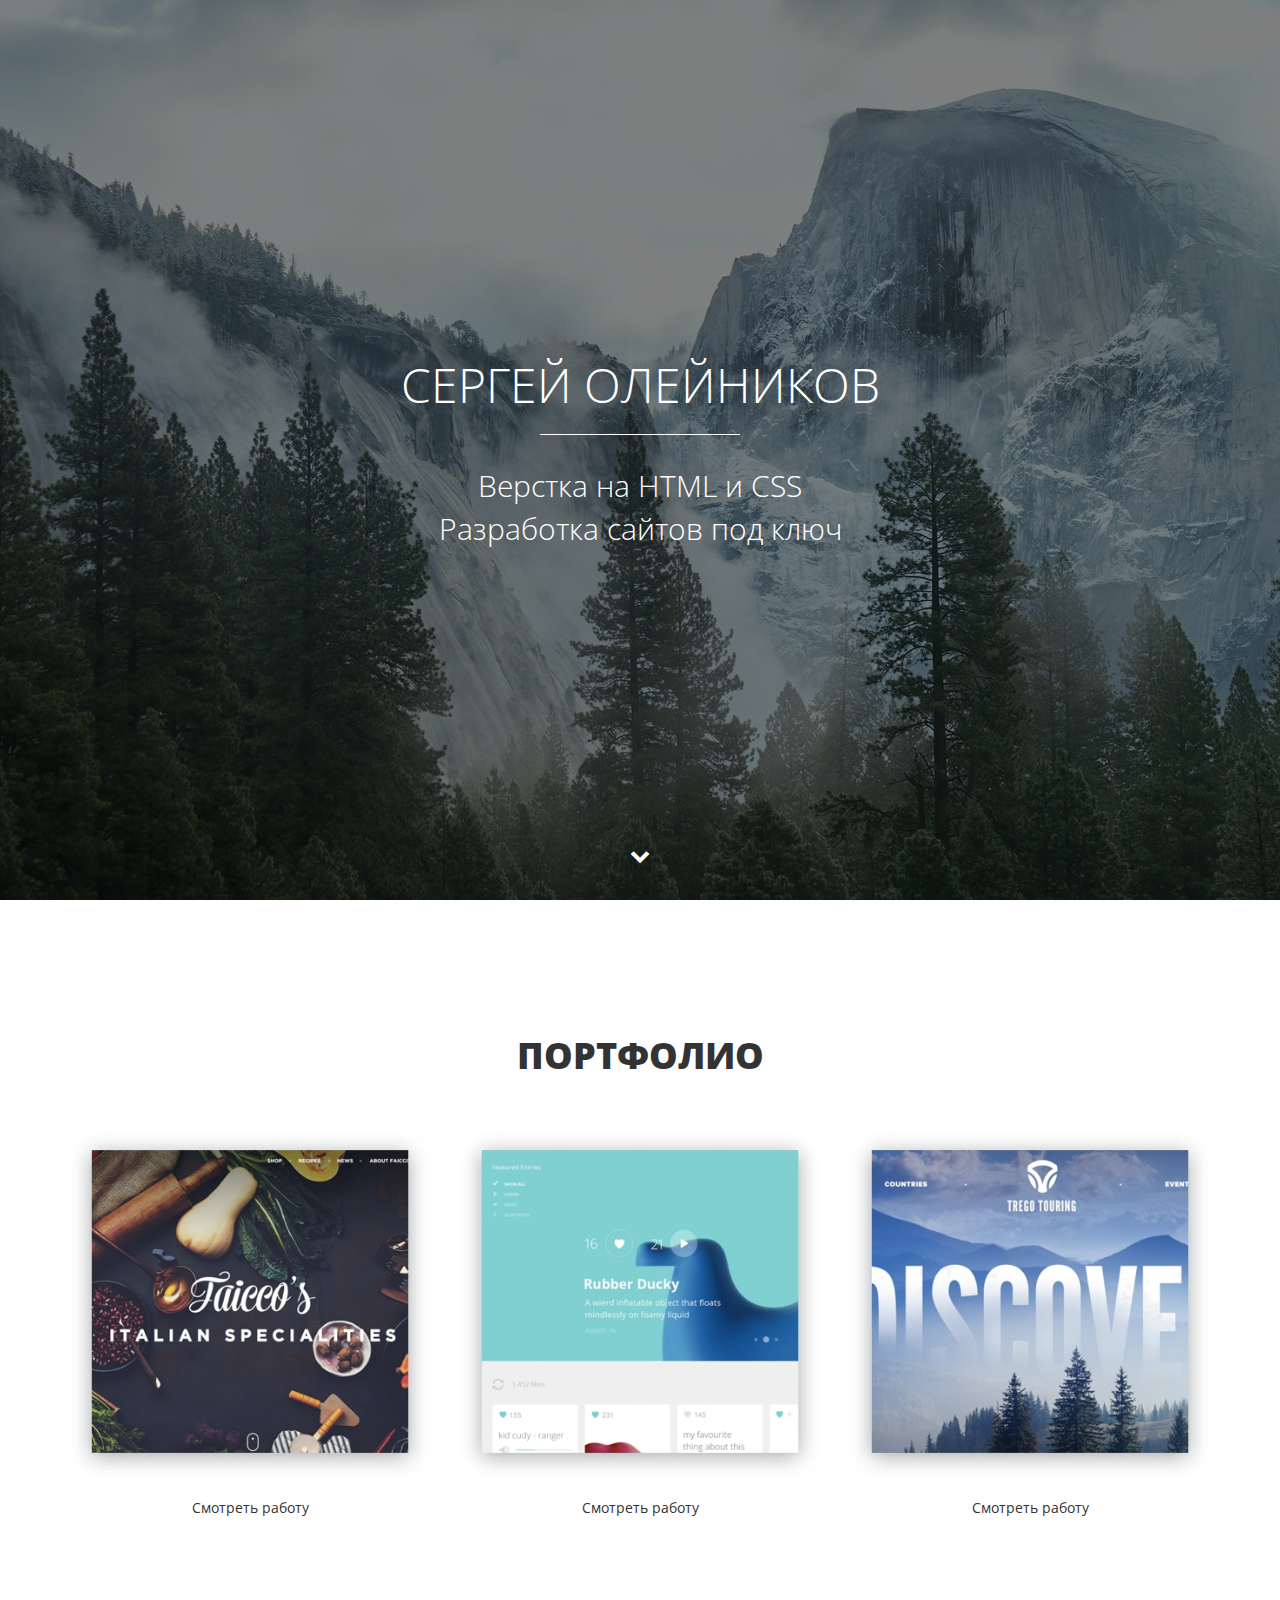
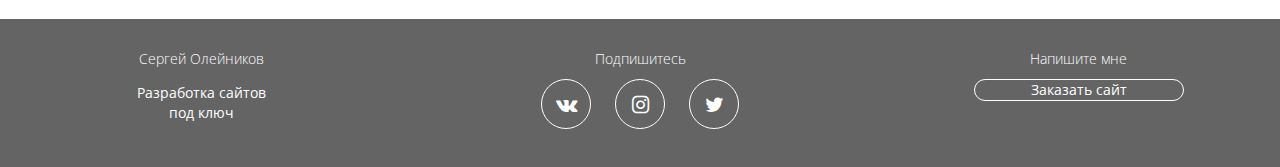
==== website/index.html @ 19036299 "Поменял медленный скролл" ====
<!DOCTYPE html>
<html lang="ru">
  <head>
    <meta charset="utf-8">
    <meta http-equiv="X-UA-Compatible" content="IE=edge">
    <meta name="viewport" content="width=device-width, initial-scale=1">
    <meta property="og:url" content="">
    <meta property="og:type" content="website">
    <meta property="og:title" content="Сергей Олейников - верстка сайтов на HTML и CSS">
    <meta property="og:image" content="">
    <meta property="og:description" content="Закажите разработку сайта без посредников от 5 990 рублей">
    <meta property="og:site_name" content="Портфолио верстальщика">
    <meta property="article:author" content="Сергей Олейников">
    <title>Сергей Олейников - Портфолио</title>
    <link href="https://fonts.googleapis.com/css2?family=Open+Sans:wght@400;700&display=swap" rel="stylesheet">
    <link href="css/bootstrap.min.css" rel="stylesheet">
    <link rel="stylesheet" href="css/fontello.css">
    <link rel="stylesheet" href="css/fontello-embedded.css">
    <link href="css/style.css" rel="stylesheet">
    <link rel="shortcut icon" type="image/x-icon" href="favicon.ico">
    <!--[if lt IE 9]>
      <script src="https://oss.maxcdn.com/html5shiv/3.7.3/html5shiv.min.js"></script>
      <script src="https://oss.maxcdn.com/respond/1.4.2/respond.min.js"></script>
    <![endif]-->
  </head>
  <body>
    
  <div class="main">
    <div class="main-overlay"> </div>
    <div class="wrapper">
     <div class="main-header">
        <h1>Сергей Олейников</h1>
        <div class="main-line"></div>
        <p>Верстка на HTML и CSS<br>Разработка сайтов под ключ</p>
     </div>
    </div>
    <a class="main-down" href="#portfolio"><i class="icon-down"></i></a>
  </div>
  <div class="portfolio" id="portfolio">
    <div class="container">
      <h2 class="section-header">Портфолио</h2>
      <div class="row">
        <div class="col-lg-4">
          <div class="portfolio-block">
            <img src="img/portfolio/1.jpg" alt="Работа №1">
            <a href="#">Смотреть работу</a>
          </div>
        </div>
        <div class="col-lg-4">
          <div class="portfolio-block">
            <img src="img/portfolio/2.jpg" alt="Работа №2">
            <a href="#">Смотреть работу</a>
          </div>
        </div>
        <div class="col-lg-4">
          <div class="portfolio-block">
            <img src="img/portfolio/3.jpg" alt="Работа №3">
            <a href="#">Смотреть работу</a>
          </div>
        </div> 
      </div>
    </div>
  </div>
  <div class="footer">
    <div class="container">
      <div class="row">
        <div class="col-lg-3">
          <strong>Сергей Олейников</strong>
          <p>Разработка сайтов<br> под ключ</p>
        </div>
        <div class="col-lg-6">
          <strong>Подпишитесь</strong>
          <div class="social-links">
            <a href="#"><i class="icon-vk"></i></a>
            <a href="#"><i class="icon-instagram"></i></a>
            <a href="#"><i class="icon-twitter"></i></a>
          </div>
        </div>
        <div class="col-lg-3">
          <strong>Напишите мне</strong>
          <a href="https://vk.me/vsfff" class="offer-btn">Заказать сайт</a>
        </div>
      </div>
    </div>
  </div>

    <!-- jQuery (necessary for Bootstrap's JavaScript plugins) -->
    <script src="https://ajax.googleapis.com/ajax/libs/jquery/1.12.4/jquery.min.js"></script>
  <script>
  $(document).ready(function) {

    $(".slowly").on("click"), function (event) {
      event.preventDefault();
      var id = $(this).attr('href'),
        top = $(id).offset().top
       $('body,html').animate({scrollTop: top}, 800); 
    });

  }); 
  </script>
  </body>
</html>
---- website/css/fontello.css ----
@font-face {
  font-family: 'fontello';
  src: url('../font/fontello.eot?53819839');
  src: url('../font/fontello.eot?53819839#iefix') format('embedded-opentype'),
       url('../font/fontello.woff2?53819839') format('woff2'),
       url('../font/fontello.woff?53819839') format('woff'),
       url('../font/fontello.ttf?53819839') format('truetype'),
       url('../font/fontello.svg?53819839#fontello') format('svg');
  font-weight: normal;
  font-style: normal;
}
/* Chrome hack: SVG is rendered more smooth in Windozze. 100% magic, uncomment if you need it. */
/* Note, that will break hinting! In other OS-es font will be not as sharp as it could be */
/*
@media screen and (-webkit-min-device-pixel-ratio:0) {
  @font-face {
    font-family: 'fontello';
    src: url('../font/fontello.svg?53819839#fontello') format('svg');
  }
}
*/
 
 [class^="icon-"]:before, [class*=" icon-"]:before {
  font-family: "fontello";
  font-style: normal;
  font-weight: normal;
  speak: never;
 
  display: inline-block;
  text-decoration: inherit;
  width: 1em;
  margin-right: .2em;
  text-align: center;
  /* opacity: .8; */
 
  /* For safety - reset parent styles, that can break glyph codes*/
  font-variant: normal;
  text-transform: none;
 
  /* fix buttons height, for twitter bootstrap */
  line-height: 1em;
 
  /* Animation center compensation - margins should be symmetric */
  /* remove if not needed */
  margin-left: .2em;
 
  /* you can be more comfortable with increased icons size */
  /* font-size: 120%; */
 
  /* Font smoothing. That was taken from TWBS */
  -webkit-font-smoothing: antialiased;
  -moz-osx-font-smoothing: grayscale;
 
  /* Uncomment for 3D effect */
  /* text-shadow: 1px 1px 1px rgba(127, 127, 127, 0.3); */
}
 
.icon-down:before { content: '\e800'; } /* '' */
.icon-twitter:before { content: '\f099'; } /* '' */
.icon-instagram:before { content: '\f16d'; } /* '' */
.icon-vk:before { content: '\f189'; } /* '' */
---- website/css/fontello-embedded.css ----
@font-face {
  font-family: 'fontello';
  src: url('../font/fontello.eot?99632274');
  src: url('../font/fontello.eot?99632274#iefix') format('embedded-opentype'),
       url('../font/fontello.svg?99632274#fontello') format('svg');
  font-weight: normal;
  font-style: normal;
}
@font-face {
  font-family: 'fontello';
  src: url('[data-uri]') format('woff'),
       url('[data-uri]') format('truetype');
}
/* Chrome hack: SVG is rendered more smooth in Windozze. 100% magic, uncomment if you need it. */
/* Note, that will break hinting! In other OS-es font will be not as sharp as it could be */
/*
@media screen and (-webkit-min-device-pixel-ratio:0) {
  @font-face {
    font-family: 'fontello';
    src: url('../font/fontello.svg?99632274#fontello') format('svg');
  }
}
*/
 
 [class^="icon-"]:before, [class*=" icon-"]:before {
  font-family: "fontello";
  font-style: normal;
  font-weight: normal;
  speak: never;
 
  display: inline-block;
  text-decoration: inherit;
  width: 1em;
  margin-right: .2em;
  text-align: center;
  /* opacity: .8; */
 
  /* For safety - reset parent styles, that can break glyph codes*/
  font-variant: normal;
  text-transform: none;
 
  /* fix buttons height, for twitter bootstrap */
  line-height: 1em;
 
  /* Animation center compensation - margins should be symmetric */
  /* remove if not needed */
  margin-left: .2em;
 
  /* you can be more comfortable with increased icons size */
  /* font-size: 120%; */
 
  /* Uncomment for 3D effect */
  /* text-shadow: 1px 1px 1px rgba(127, 127, 127, 0.3); */
}
.icon-down:before { content: '\e800'; } /* '' */
.icon-twitter:before { content: '\f099'; } /* '' */
.icon-instagram:before { content: '\f16d'; } /* '' */
.icon-vk:before { content: '\f189'; } /* '' */
---- website/css/style.css ----
body {
  font-family: 'Open Sans' , sans-serif;  
}
html {
 font-size: 10px;   
}
.wrapper {
display:table-cell;
vertical-align: middle;   
}
.main {
position: relative;
display:table;
width: 100%;
text-align: center;   
color: #ffffff;
height: 100vh;
background: #000 url(../img/main-bg.jpg) center center no-repeat;
}
.main-overlay {
 position: absolute;
 z-index: 1;
 width: 100%;
 height: 100%;
 background-color: rgba(0,0,0,0.5);  
}
.main h1 { 
margin-bottom: 1.4rem;
font-weight: 300;
text-transform: uppercase;
font-size: 4.8rem;
}
.main p {
 font-size: 3rem;
 font-weight: 300;    
}
.main-header {
 position: relative;
 z-index: 2;   
}
.main-line {
width: 200px;
height: 1px;
background-color: #fff;
margin: 0 auto;
}
.main-down {
 position: absolute;
 color: #fff;
 z-index: 4;  
 bottom: 2rem;
 display: inline-block;
 font-size: 2rem;  
 width: 50px; 
 height: 50px;
 border-radius: 50%;
 border: 1px solid transparent;
 line-height: 50px;
 left: 50%;
 margin-left: -25px;
 transition: 0.2s;
}
.main-down:hover {
 color: #fff;
 border-color: #fff;   
}
.portfolio {
 padding: 10rem 0px;
 text-align: center;
}
.section-header {
 text-transform: uppercase;
 font-weight: 800;
 font-size: 3.6rem;
 margin-bottom: 5rem;      
}
.portfolio img {
 width: 100%;
 max-width: 360px; 
}
.portfolio a {
 display: inline-block;
 margin-top: 2rem;  
 color: #333;
 border-bottom: 1px solid transparent;
}
.portfolio a:hover {
 text-decoration: none;
 border-bottom: 1px dotted #333;
}
.footer {
 background-color: #646464;
 color: #fff;
 text-align: center;
 padding: 3rem 0;   
}
.footer strong {
 font-weight: 300;
 font-style: 2.4rem;
}
.social-links {
 margin-top: 1rem;
}
.social-links a {
 width: 5rem;
 height: 5rem;
 line-height: 5rem;
 display: inline-block;
 color: #fff;
 border: solid 1px #fff;
 border-radius: 50%;
 margin-left: 1rem;
 margin-right: 1rem;
 font-size: 2rem;
 transition: 0.2s;
}
.social-links a:hover {
 background-color: #fff;
 color: #646464;
}
.offer-btn {
 display: block;
 width: 80%;
 max-width: 300px;
 margin: 1rem auto;
 border: 1px solid #fff;
 color: #fff;
 border-radius: 100px;
 transition: 0.2s;
}
.offer-btn:hover {
 text-decoration: none;
 background-color: #fff;
 color: #646464;
}
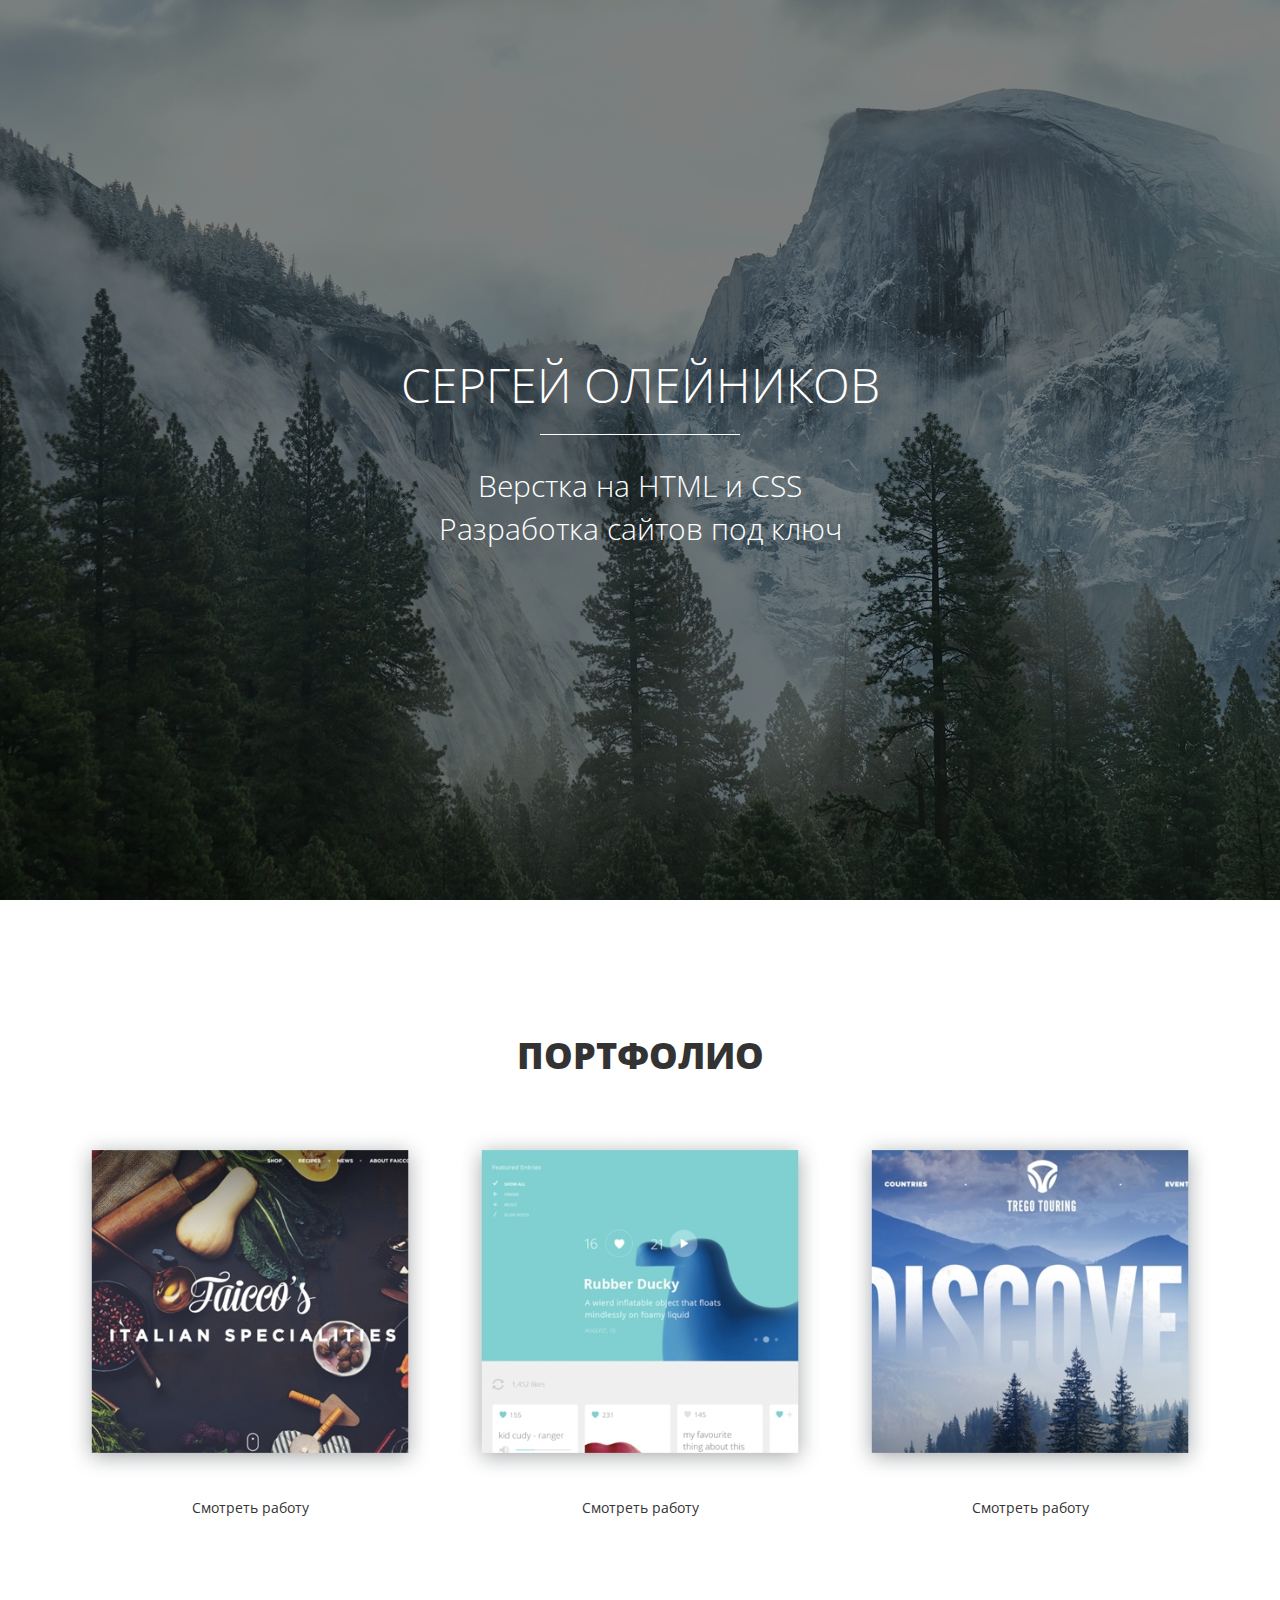
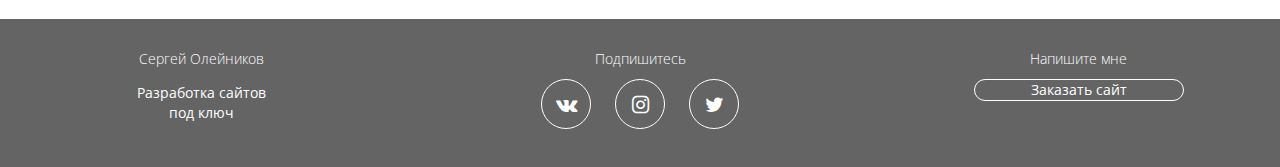
==== commit d290e0a3: "убрал скролл" ====
--- a/website/index.html
+++ b/website/index.html
@@ -34,9 +34,9 @@
         <p>Верстка на HTML и CSS<br>Разработка сайтов под ключ</p>
      </div>
     </div>
-    <a class="main-down" href="#portfolio"><i class="icon-down"></i></a>
+    <a class="main-down" href="<#><i class="icon-down"></i></a>
   </div>
-  <div class="portfolio" id="portfolio">
+  <div class="portfolio">
     <div class="container">
       <h2 class="section-header">Портфолио</h2>
       <div class="row">
@@ -85,18 +85,7 @@
   </div>
 
     <!-- jQuery (necessary for Bootstrap's JavaScript plugins) -->
-    <script src="https://ajax.googleapis.com/ajax/libs/jquery/1.12.4/jquery.min.js"></script>
-  <script>
-  $(document).ready(function) {
-
-    $(".slowly").on("click"), function (event) {
-      event.preventDefault();
-      var id = $(this).attr('href'),
-        top = $(id).offset().top
-       $('body,html').animate({scrollTop: top}, 800); 
-    });
-
-  }); 
-  </script>
+    <script src="https://ajax.googleapis.com/ajax/libs/jquery/1.12.4/jquery.min.js">
+    </script>
   </body>
 </html>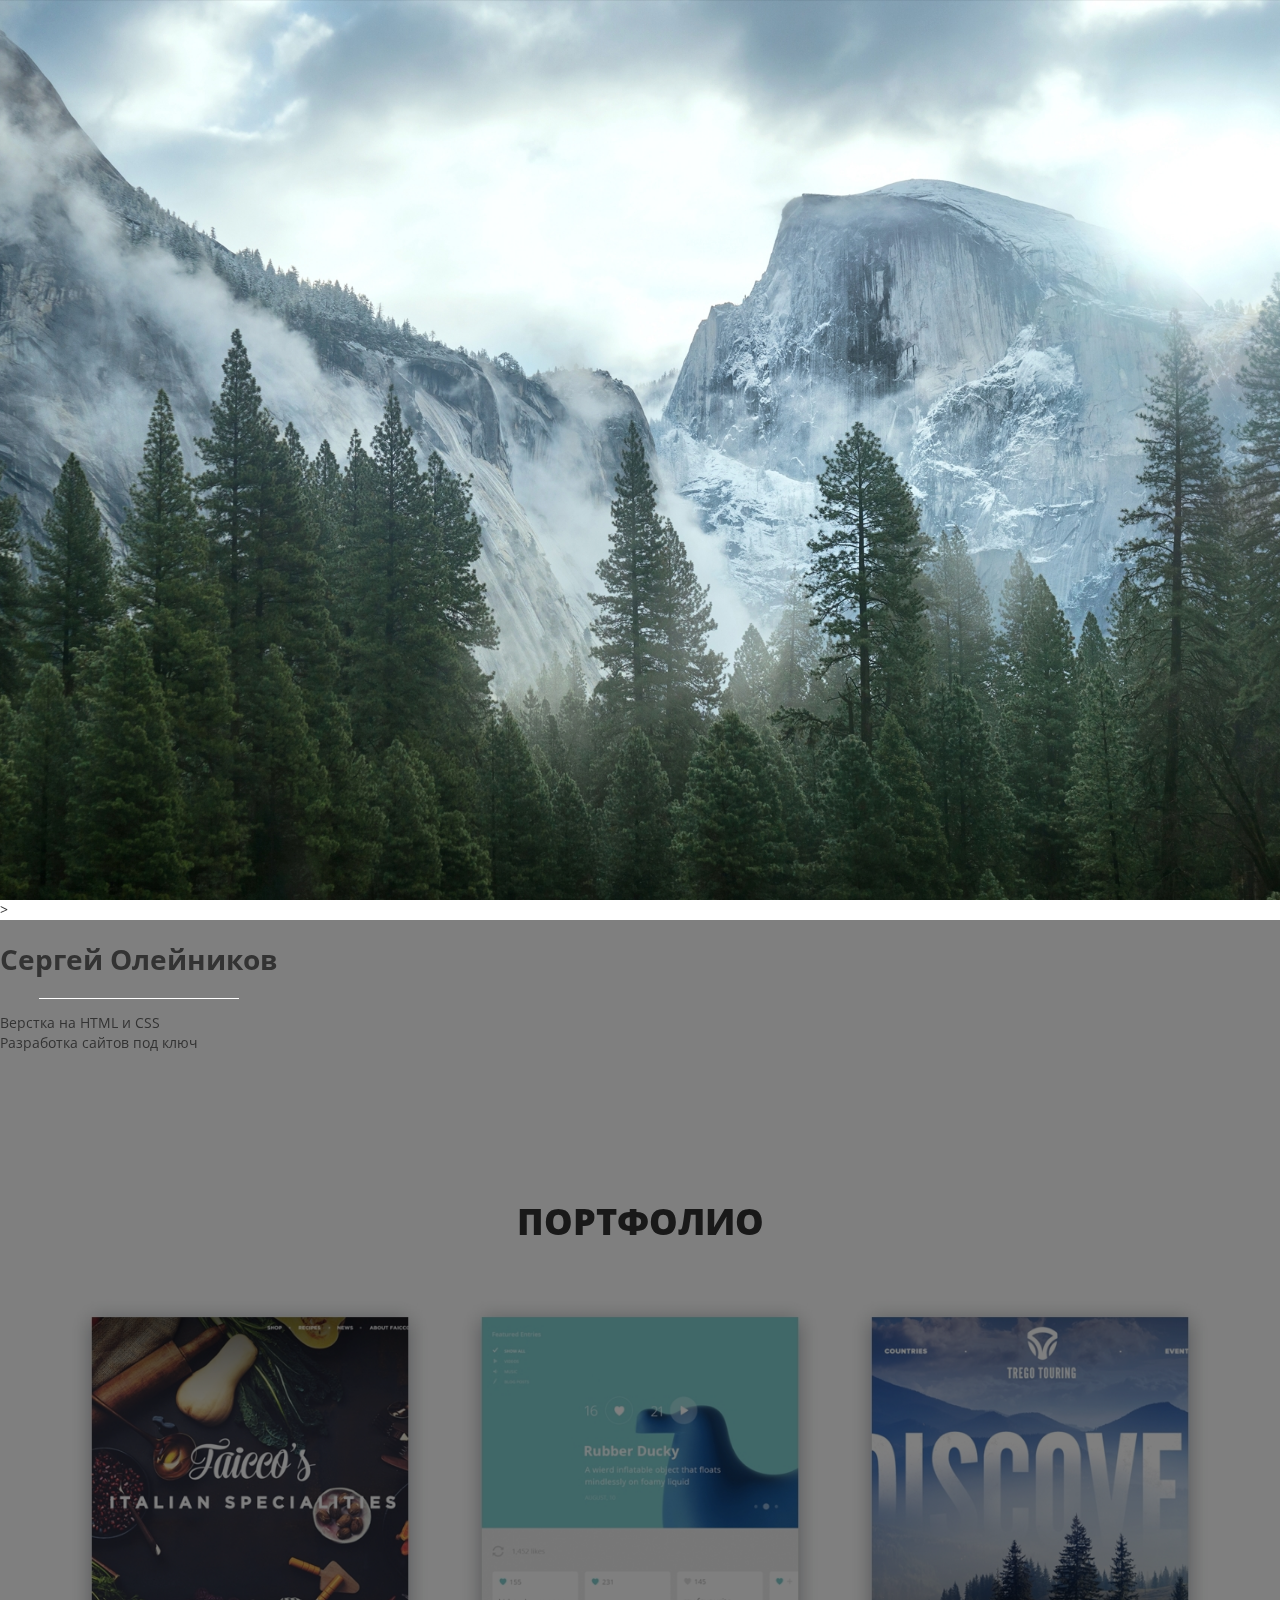
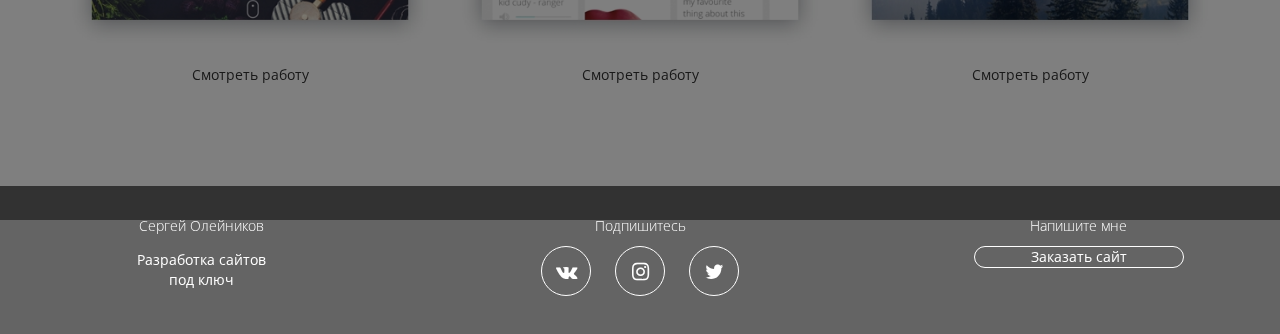
==== commit a3d160de: "установил паралакс" ====
--- a/website/index.html
+++ b/website/index.html
@@ -25,7 +25,7 @@
   </head>
   <body>
     
-  <div class="main">
+  <div class="main parallax-window" data-parallax="scroll" data-image-src="img/main-bg.jpg"></div>>
     <div class="main-overlay"> </div>
     <div class="wrapper">
      <div class="main-header">
@@ -85,7 +85,9 @@
   </div>
 
     <!-- jQuery (necessary for Bootstrap's JavaScript plugins) -->
-    <script src="https://ajax.googleapis.com/ajax/libs/jquery/1.12.4/jquery.min.js">
-    </script>
+    <script src="https://ajax.googleapis.com/ajax/libs/jquery/1.12.4/jquery.min.js"></script>
+    <script src="js/bootstrap.min.js"></script>
+    <script src="js/parallax.min.js"></script>
+
   </body>
 </html>--- a/website/css/style.css
+++ b/website/css/style.css
@@ -15,7 +15,7 @@
 text-align: center;   
 color: #ffffff;
 height: 100vh;
-background: #000 url(../img/main-bg.jpg) center center no-repeat;
+ /* background: #000 url(../img/main-bg.jpg) center center no-repeat; */
 }
 .main-overlay {
  position: absolute;
